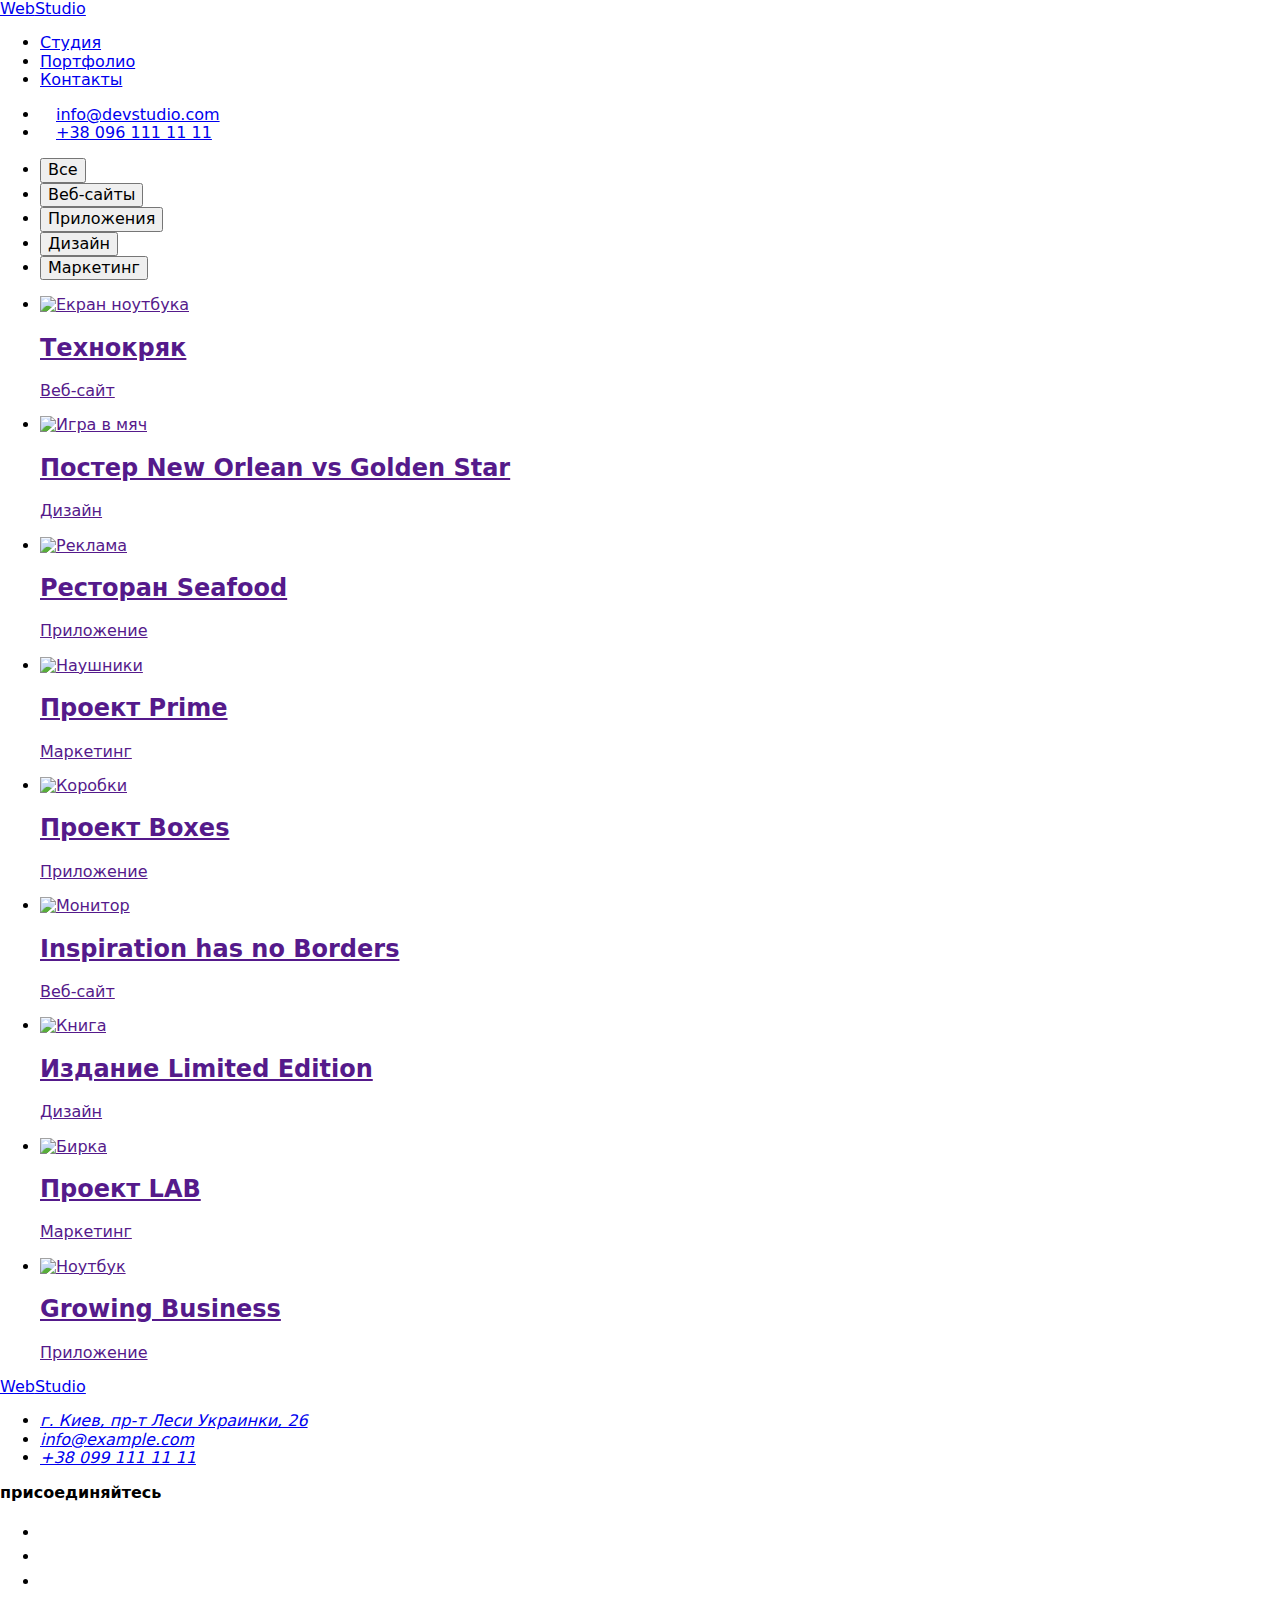
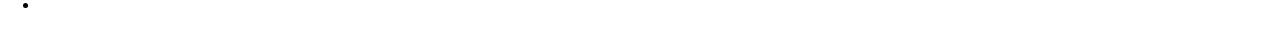
==== portfolio.html @ 39ee857d "Add files via upload" ====
<!DOCTYPE html>
<html lang="ru">

<head>
    <meta charset="UTF-8">
    <meta http-equiv="X-UA-Compatible" content="IE=edge">
    <meta name="viewport" content="width=device-width, initial-scale=1.0">
    <title>GOIT-MARKUP-HW-03</title>
    <!--Шрифти-->
    <link rel="preconnect" href="https://fonts.googleapis.com">
    <link rel="preconnect" href="https://fonts.gstatic.com" crossorigin>
    <link href="https://fonts.googleapis.com/css2?family=Raleway:wght@700&family=Roboto:wght@400;500;700;900&display=swap"
        rel="stylesheet">
    <!--normalize styles start-->
    <link rel="stylesheet" href="https://cdn.jsdelivr.net/npm/modern-normalize@1.1.0/modern-normalize.min.css">
    <!--normalize styles end-->
    <!--Стили файла index.html-->
    <link rel="stylesheet" href="./CSS/styles.css">

</head>

<body>
    <header class="header">
        <div class="container top">
            <nav class="navilist">
                <a class="logo" href="index.html"><span>Web</span>Studio</a>
                <ul class="list-a">
                    <li class="list"><a class="current header-link" href="index.html">Студия</a></li>
                    <li class="list"><a class="header-link" href="portfolio.html">Портфолио</a></li>
                    <li class="list"><a class="header-link" href="contakt">Контакты</a></li>
                </ul>
            </nav>
            <ul class="nav">
                <li class="list-contact list"><a class="contact-link" href="mailto:info@devstudio.com"><svg class="icon"
                            width="16" height="12">
                            <use href="./imeges/icons.svg#icon-emeill"></use>
                        </svg>info@devstudio.com</a>
                </li>
                <li class="list-contact list"><a class="contact-link" href="tel:+380961111111"><svg class="icon" width="16"
                            height="12">
                            <use href="./imeges/icons.svg#icon-phone"></use>
                        </svg>+38 096 111 11 11</a>
                </li>
            </ul>
    
        </div>
    </header>
    <main>
        <section class="section">
            <div class="container">
            <h1 class="portfolio-list" hidden>Портфолио</h1>
            <ul class="group">
                <li>
                    <button class="portfolio-button text" type="button">Все</button>
                </li>
                <li>
                    <button class="button-list" type="button">Веб-сайты</button>
                </li>
                <li>
                    <button class="button-list-a" type="button">Приложения</button>
                </li>
                <li>
                    <button class="button-list-b" type="button">Дизайн</button>
                </li>
                <li>
                    <button class="button-list-c" type="button">Маркетинг</button>
                </li>
            </ul>

        <ul class="portfolio-projekt card-set">
                <li class="team-it card-set-items">
                    <a class="picture" href=""><img src="./imeges/imeges1/proekt1.jpg" alt="Екран ноутбука" width="370" height="294">
                    <div class="team-card">
                        <h2 class="portfolio-title">Технокряк</h2>
                        <p class="teksting">Веб-сайт</p>
                    </div>
                    </a>
                </li>
                <li class="team-it card-set-items">
                    <a class="picture" href="">
                        <img src="./imeges/imeges1/proekt2.jpg" alt="Игра в мяч" width="370" height="294">
                    <div class="team-card">
                        <h2 class="portfolio-title" lang="en">Постер New Orlean vs Golden Star</h2>
                        <p class="teksting">Дизайн</p>
                    </div>
                    </a>
                </li>
                <li class="team-it card-set-items">
                    <a class="picture" href="">
                        <img src="./imeges/imeges1/proekt3.jpg" alt="Реклама" width="370" height="294">
                    <div class="team-card">
                        <h2 class="portfolio-title" lang="en">Ресторан Seafood</h2>
                        <p class="teksting">Приложение</p>
                    </div>
                    </a>
                </li>
                <li class="team-it card-set-items">
                    <a class="picture" href="">
                        <img src="./imeges/imeges1/proekt4.jpg" alt="Наушники" width="370" height="294">
                    <div class="team-card">
                        <h2 class="portfolio-title" lang="en">Проект Prime</h2>
                        <p class="teksting">Маркетинг</p>
                    </div>
                    </a>
                </li>
                <li class="team-it card-set-items">
                    <a class="picture" href="">
                        <img src="./imeges/imeges1/proekt5.jpg" alt="Коробки" width="370" height="294">
                    <div class="team-card">
                        <h2 class="portfolio-title" lang="en">Проект Boxes</h2>
                        <p class="teksting">Приложение</p>
                    </div>
                    </a>
                </li>
                <li class="team-it card-set-items">
                    <a class="picture" href="">
                        <img src="./imeges/imeges1/proekt6.jpg" alt="Монитор" width="370" height="294">
                    <div class="team-card">
                        <h2 class="portfolio-title" lang="en">Inspiration has no Borders</h2>
                        <p class="teksting">Веб-сайт</p>
                    </div>
                    </a>
                </li>
                <li class="team-it card-set-items">
                    <a class="picture" href="">
                        <img src="./imeges/imeges1/proekt7.jpg" alt="Книга" width="370" height="294">
                    <div class="team-card">
                        <h2 class="portfolio-title" lang="en">Издание Limited Edition</h2>
                        <p class="teksting">Дизайн</p>
                    </div>
                    </a>
                </li>
                <li class="team-it card-set-items">
                    <a class="picture" href=""><img src="./imeges/imeges1/proekt8.jpg" alt="Бирка" width="370" height="294">
                    <div class="team-card">
                        <h2 class="portfolio-title" lang="en">Проект LAB</h2>
                        <p class="teksting">Маркетинг</p>
                    </div>
                    </a>
                </li>
                <li class="team-it card-set-items">
                    <a class="picture" href="">
                        <img src="./imeges/imeges1/proekt9.jpg" alt="Ноутбук" width="370" height="294">
                    <div class="team-card">
                        <h2 class="portfolio-title" lang="en">Growing Business</h2>
                        <p class="teksting">Приложение</p>
                    </div>
                    </a>
                </li>
            </ul>
        </div>
        </section>
        
    </main>
    <!--Секция Footer-->
    <footer class="footer">
        <div class="container line">
            <div class="fot">
                <a class="footer-logo" href="index.html"><span>Web</span>Studio</a>
    
                <address class="foott">
                    <ul>
                        <li class="addres"><a class="footer-addres foot" href="https://goo.gl/maps/piqngm7oDQpEDh6u6"
                                target="_blank" rel="noopener nofollow noreferrer">г. Киев, пр-т Леси Украинки, 26</a></li>
                        <li class="addres">
                            <a class="contakt-link foot" href="mailto:info@example.com">info@example.com</a>
                        </li>
                        <li class="addres">
                            <a class="contakt-link foot" href="tel:+380991111111">+38 099 111 11 11</a>
                        </li>
                    </ul>
                </address>
            </div>
            <div class="fotter">
                <strong class="footer-media">присоединяйтесь</strong>
                <ul class="media">
                    <li class="media-list">
                        <a class="footer-sicial" href="" target="_blank" rel="noopener noreferrer" aria-label="instagram">
                            <svg class="footer-media-icon" width="20" height="20">
                                <use href="./imeges/icons.svg#icon-instagram"></use>
                            </svg>
                        </a>
                    </li>
                    <li class="media-list">
                        <a class="footer-sicial" href="" target="_blank" rel="noopener noreferrer" aria-label="twitter">
                            <svg class="footer-media-icon" width="20" height="20">
                                <use href="./imeges/icons.svg#icon-twitter"></use>
                            </svg>
                        </a>
                    </li>
                    <li class="media-list">
                        <a class="footer-sicial" href="" target="_blank" rel="noopener noreferrer" aria-label="facebook">
                            <svg class="footer-media-icon" width="20" height="20">
                                <use href="./imeges/icons.svg#icon-facebook"></use>
                            </svg>
                        </a>
                    </li>
                    <li class="media-list">
                        <a class="footer-sicial" href="" target="_blank" rel="noopener noreferrer" aria-label="linkedin">
                            <svg class="footer-media-icon" width="20" height="20">
                                <use href="./imeges/icons.svg#icon-linkedin"></use>
                            </svg>
                        </a>
                    </li>
                </ul>
            </div>
        </div>
    </footer>
</body>

</html>
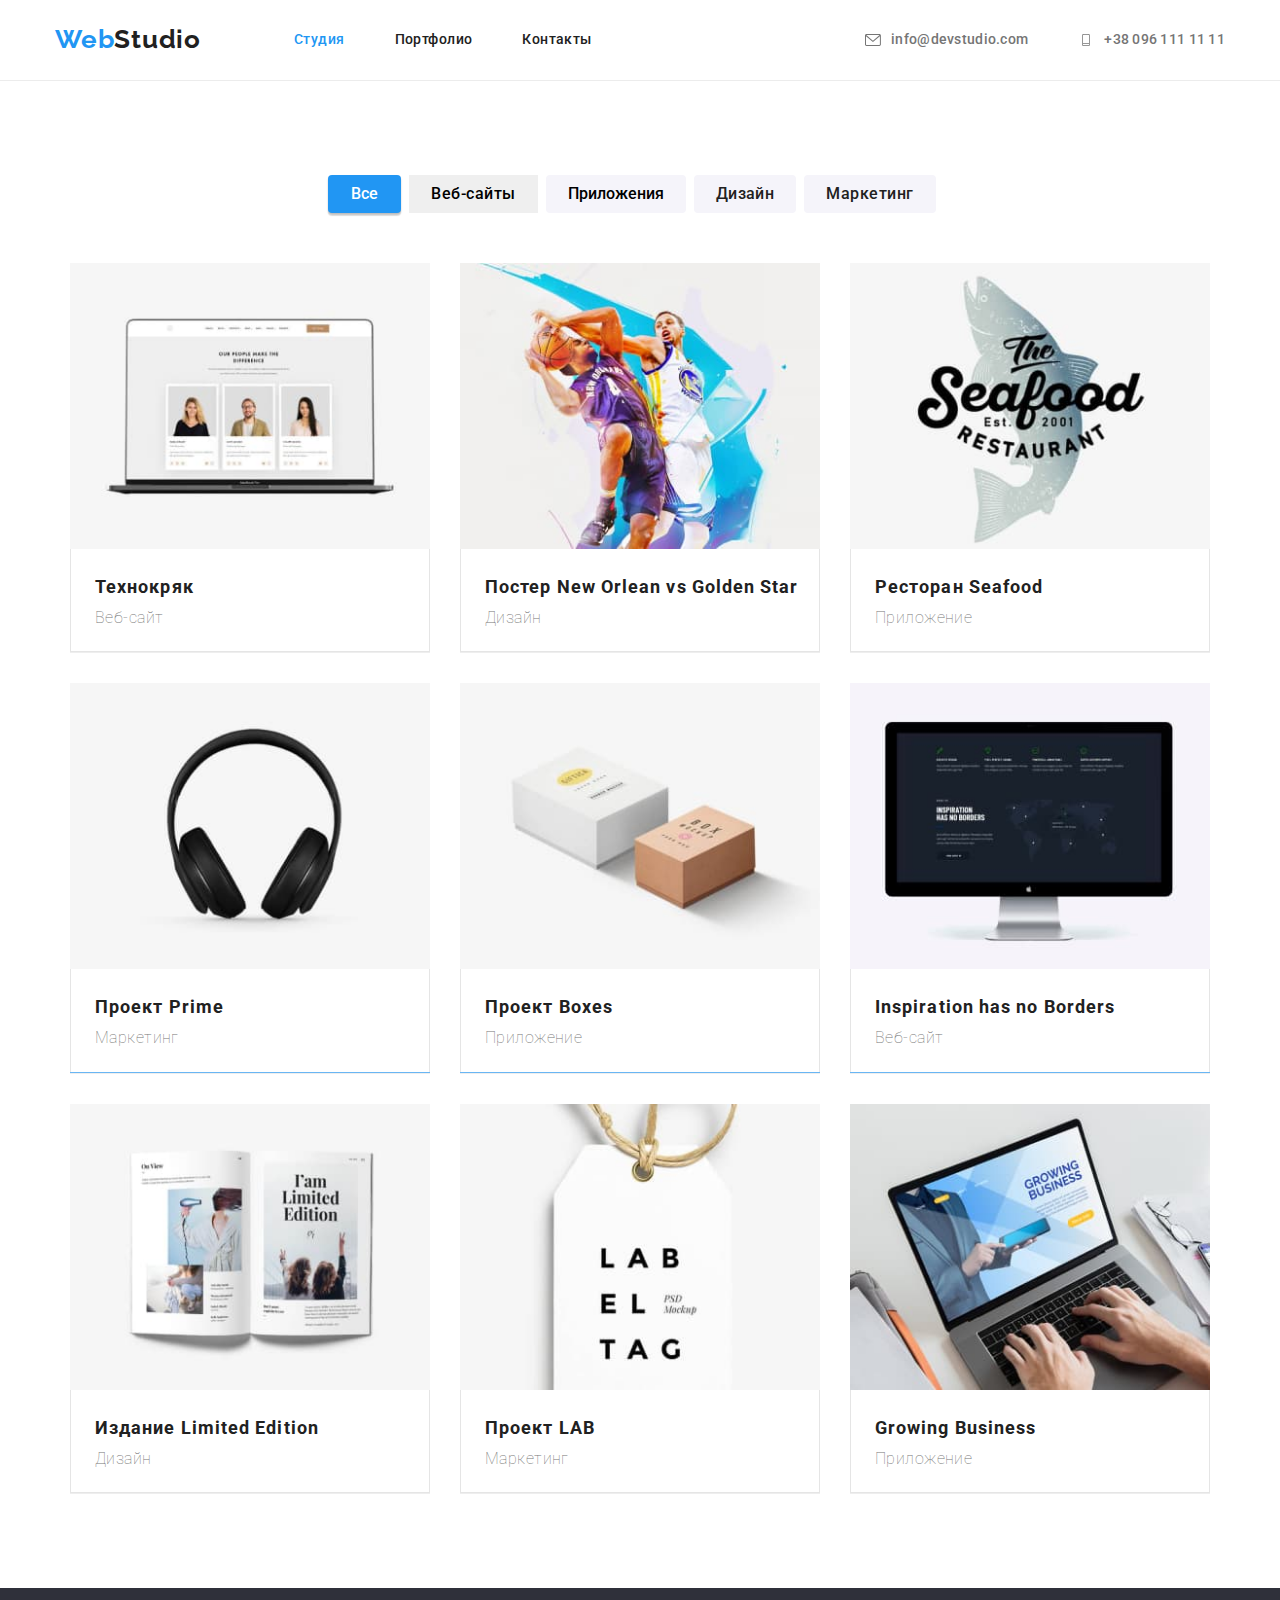
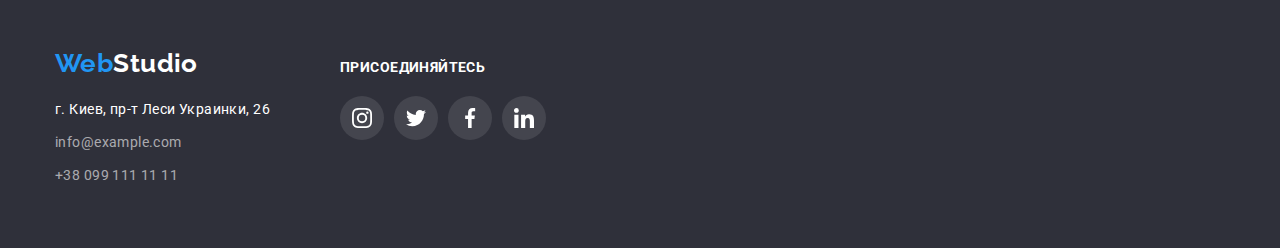
==== commit dc148632: "работа" ====
--- a/portfolio.html
+++ b/portfolio.html
@@ -69,8 +69,14 @@
 
         <ul class="portfolio-projekt card-set">
                 <li class="team-it card-set-items">
+                    
                     <a class="picture" href=""><img src="./imeges/imeges1/proekt1.jpg" alt="Екран ноутбука" width="370" height="294">
-                    <div class="team-card">
+                    <div class="portfolio-overlay">
+                        <p class="portfolio-desc">Ресурс предлагает комплексные предложения с разным уровнем функционала и сервисов. Все это позволит посетителю получить
+                        исчерпывающие сведения о компании или частном лице.</p>
+                    
+                    </div>
+                        <div class="team-card">
                         <h2 class="portfolio-title">Технокряк</h2>
                         <p class="teksting">Веб-сайт</p>
                     </div>
@@ -79,6 +85,12 @@
                 <li class="team-it card-set-items">
                     <a class="picture" href="">
                         <img src="./imeges/imeges1/proekt2.jpg" alt="Игра в мяч" width="370" height="294">
+                        <div class="portfolio-overlay">
+                            <p class="portfolio-desc">Ресурс предлагает комплексные предложения с разным уровнем функционала и сервисов. Все это
+                                позволит посетителю получить
+                                исчерпывающие сведения о компании или частном лице.</p>
+                        
+                        </div>
                     <div class="team-card">
                         <h2 class="portfolio-title" lang="en">Постер New Orlean vs Golden Star</h2>
                         <p class="teksting">Дизайн</p>
@@ -88,6 +100,12 @@
                 <li class="team-it card-set-items">
                     <a class="picture" href="">
                         <img src="./imeges/imeges1/proekt3.jpg" alt="Реклама" width="370" height="294">
+                        <div class="portfolio-overlay">
+                            <p class="portfolio-desc">Ресурс предлагает комплексные предложения с разным уровнем функционала и сервисов. Все это
+                                позволит посетителю получить
+                                исчерпывающие сведения о компании или частном лице.</p>
+                        
+                        </div>
                     <div class="team-card">
                         <h2 class="portfolio-title" lang="en">Ресторан Seafood</h2>
                         <p class="teksting">Приложение</p>
@@ -97,6 +115,12 @@
                 <li class="team-it card-set-items">
                     <a class="picture" href="">
                         <img src="./imeges/imeges1/proekt4.jpg" alt="Наушники" width="370" height="294">
+                        <div class="portfolio-overlay">
+                            <p class="portfolio-desc">Ресурс предлагает комплексные предложения с разным уровнем функционала и сервисов. Все это
+                                позволит посетителю получить
+                                исчерпывающие сведения о компании или частном лице.</p>
+                        
+                        </div>
                     <div class="team-card">
                         <h2 class="portfolio-title" lang="en">Проект Prime</h2>
                         <p class="teksting">Маркетинг</p>
@@ -106,6 +130,12 @@
                 <li class="team-it card-set-items">
                     <a class="picture" href="">
                         <img src="./imeges/imeges1/proekt5.jpg" alt="Коробки" width="370" height="294">
+                        <div class="portfolio-overlay">
+                            <p class="portfolio-desc">Ресурс предлагает комплексные предложения с разным уровнем функционала и сервисов. Все это
+                                позволит посетителю получить
+                                исчерпывающие сведения о компании или частном лице.</p>
+                        
+                        </div>
                     <div class="team-card">
                         <h2 class="portfolio-title" lang="en">Проект Boxes</h2>
                         <p class="teksting">Приложение</p>
@@ -115,6 +145,12 @@
                 <li class="team-it card-set-items">
                     <a class="picture" href="">
                         <img src="./imeges/imeges1/proekt6.jpg" alt="Монитор" width="370" height="294">
+                        <div class="portfolio-overlay">
+                            <p class="portfolio-desc">Ресурс предлагает комплексные предложения с разным уровнем функционала и сервисов. Все это
+                                позволит посетителю получить
+                                исчерпывающие сведения о компании или частном лице.</p>
+                        
+                        </div>
                     <div class="team-card">
                         <h2 class="portfolio-title" lang="en">Inspiration has no Borders</h2>
                         <p class="teksting">Веб-сайт</p>
@@ -124,6 +160,12 @@
                 <li class="team-it card-set-items">
                     <a class="picture" href="">
                         <img src="./imeges/imeges1/proekt7.jpg" alt="Книга" width="370" height="294">
+                        <div class="portfolio-overlay">
+                            <p class="portfolio-desc">Ресурс предлагает комплексные предложения с разным уровнем функционала и сервисов. Все это
+                                позволит посетителю получить
+                                исчерпывающие сведения о компании или частном лице.</p>
+                        
+                        </div>
                     <div class="team-card">
                         <h2 class="portfolio-title" lang="en">Издание Limited Edition</h2>
                         <p class="teksting">Дизайн</p>
@@ -131,7 +173,14 @@
                     </a>
                 </li>
                 <li class="team-it card-set-items">
-                    <a class="picture" href=""><img src="./imeges/imeges1/proekt8.jpg" alt="Бирка" width="370" height="294">
+                    <a class="picture" href="">
+                        <img src="./imeges/imeges1/proekt8.jpg" alt="Бирка" width="370" height="294">
+                        <div class="portfolio-overlay">
+                            <p class="portfolio-desc">Ресурс предлагает комплексные предложения с разным уровнем функционала и сервисов. Все это
+                                позволит посетителю получить
+                                исчерпывающие сведения о компании или частном лице.</p>
+                        
+                        </div>
                     <div class="team-card">
                         <h2 class="portfolio-title" lang="en">Проект LAB</h2>
                         <p class="teksting">Маркетинг</p>
@@ -141,6 +190,12 @@
                 <li class="team-it card-set-items">
                     <a class="picture" href="">
                         <img src="./imeges/imeges1/proekt9.jpg" alt="Ноутбук" width="370" height="294">
+                        <div class="portfolio-overlay">
+                            <p class="portfolio-desc">Ресурс предлагает комплексные предложения с разным уровнем функционала и сервисов. Все это
+                                позволит посетителю получить
+                                исчерпывающие сведения о компании или частном лице.</p>
+                        
+                        </div>
                     <div class="team-card">
                         <h2 class="portfolio-title" lang="en">Growing Business</h2>
                         <p class="teksting">Приложение</p>
--- a/CSS/styles.css
+++ b/CSS/styles.css
@@ -0,0 +1,991 @@
+*,
+*::before,
+*::after {
+box-sizing: border-box;
+}
+
+:root {
+    --black-text: #212121;
+    --grey-text: #757575;
+    --grey-bg: #F5F4FA;
+    --white: #ffffff;
+    --blue: #2196f3;
+    --bluedark: #188CE8;
+    --black-bg: #2F303A;
+    --crem: #EEEEEE;
+    --crem-grey: #E5E5E5;
+    --grey: #ECECEC;
+    --grey-blue: #AFB1B8;
+    --items:3;
+    --indent:30px;
+    --anim-fast:250ms;
+    --cubik:cubik-bezier (0.4, 0, 0.2, 1);
+}
+
+body {
+    background-color: var(--white);
+    font-family: 'Roboto', sans-serif;
+    font-size: 14px;
+    color: var(--grey-text);
+    line-height: 1.14;
+    letter-spacing: 0.03em;
+
+}
+h1,
+h2,
+h3,
+h4,
+p{
+    margin: 0px;
+
+}
+ul{
+    list-style: none;
+    padding-left: 0;
+    margin: 0;
+}
+
+span {
+    color: var(--blue);
+}
+
+ul {
+    list-style-type: none;
+    margin: 0px;
+    padding: 0px;
+}
+
+img{
+    display: block;
+    max-width: 100%;
+    height: auto;
+}
+a {
+    text-decoration: none;
+} 
+address{
+    font-style: normal;
+        /* or */
+    font-style: inherit;
+}
+
+
+.container{
+width: 1200px;
+padding-left: 15px;
+padding-right: 15px;
+
+margin-left: auto;
+margin-right: auto;
+}
+
+
+.header-block {
+max-width: 1600px;
+padding-top: 200px;
+padding-bottom: 200px;
+color: var(--white);
+
+}
+.header{
+display: flex;
+display: inline-block;
+border-bottom: 1px solid var(--grey);
+
+}
+
+.backdrop{
+    /* position: fixed; */
+    /* top: 0;
+    left: 0; */
+    width: 100%;
+    height: 100%;
+    background-color: var(--white);
+    /* background-color: rgba(255, 255, 255, 0.1); */
+    opacity: 1;
+    visibility: visible;
+    
+}
+.backdrop.is-hidden{
+    visibility: hidden;
+    opacity: 0;
+    pointer-events: none;
+}
+.backdrop.is-hidden .modal {
+    transform: translate(-50%, -50%) scale(0.7);
+}
+.modal{
+    width: 528px;
+    height: 581px; ;
+}
+.icon-close{
+
+    top: 235;
+    left: 1032;
+}
+.picture{
+    position: relative;
+    overflow: hidden;
+
+}
+.team-it:hover .portfolio-overlay{
+transform: translateY(0);
+}
+
+.portfolio-overlay{
+    padding: 15px;
+    backdrop-filter: blur(3px);
+    background-color:rgba(33, 150, 243, 0.9); ;
+    display: flex;
+    align-items: center;
+    justify-content: center;
+    position: absolute;
+    top: 0;
+    left: 0;
+    width: 100%;
+    height: 100%; 
+transition: transform var(--anim-fast);
+
+    transform: translateY(100%);
+
+
+}
+.portfolio-desc{
+    /* position: absolute; */
+    font-family: "Roboto";
+    font-style: normal;
+    font-weight: 400;
+    font-size: 18px;
+    line-height: 1.55;
+    letter-spacing: 0.03em;
+    color: var(--white);
+    margin-left: 24px;
+    margin-right: 24px;
+    
+}
+
+
+
+
+/* img overliay */
+.overliay{
+    max-width: 1600px;
+    height: 600px;
+    margin-left: auto;
+    margin-right: auto;
+
+    
+    background-repeat: no-repeat;
+    background-position: center;
+    background-size: cover; 
+    background-image: linear-gradient(to right, rgba(55, 56, 68, 0.4), rgba(55, 56, 68, 0.4)
+    ), url(../imeges/fon/Img.jpg);
+box-shadow: 0px 4px 4px rgba(0, 0, 0, 0.25);
+
+}
+.box{
+    
+
+background-color: var(--black-bg);
+}
+    
+
+/** Styles icons */
+
+
+
+.feature{
+    display: flex;
+    justify-content: center;
+    align-items: center;
+    margin-bottom: 30px;
+    border-radius: 4px ;
+width: 270px;
+height: 120px;
+background-color: var(--grey-bg);
+}
+
+
+.icon{
+    margin-right: 10px;
+    align-items: center;
+}
+
+.contact-link:hover,
+.contact-link:focus{
+    color: var(--blue);
+}
+
+
+.icon{
+    fill: currentColor;
+}
+
+
+
+
+.media{
+    display: flex;
+    justify-content: center;
+}
+.media-list{
+    margin-right: 10px;
+}
+.sicial-media-linc:hover .sicial-media-icon,
+.sicial-media-linc:focus .sicial-media-icon{
+fill: var(--white);
+}
+
+.sicial-media-linc:hover,
+.sicial-media-linc:focus{
+    fill: var(--white);
+}
+.sicial-media-icon{
+    fill: currentColor;
+}
+
+
+
+.sicial-media-linc{
+    display: flex;
+    align-items: center;
+    justify-content: center;
+    width: 44px;
+    height: 44px;
+    color: var(--grey-blue);
+    border-radius: 50%;
+
+    /* transition-property: color;
+    transition-duration: var(--anim-fast);
+    transition-timing-function: ease-in-out; */
+    
+transition: color,background-color, 250ms, ease-in-out;
+
+}
+.sicial-media-linc:hover,
+.sicial-media-linc:focus{
+    background-color: var(--blue);
+}
+.client-list{
+    transition: color, border-color, 250ms, ease-in-out;
+
+    box-sizing: border-box;
+    border: 1px solid var(--grey-blue);
+    color: var(--grey-blue);
+    border-radius: 4px;
+}
+
+.client-icon{
+    display: flex;
+    justify-content: center;
+    align-items: center;
+fill: var(--grey-blue);
+}
+.client{
+    width: 100%;
+    height: 100%;
+}
+
+
+.client-icon{
+    fill: currentColor;
+}
+.client-list:hover,
+.client-list:focus{
+    color: var(--blue);
+    border-color: var(--blue);
+}
+
+
+.client-items{
+    display: flex;
+margin-top: 50px;
+} 
+.client{
+width: 170px;
+    height: 92px;
+    fill: var(--grey-blue);
+}
+.client:not(:last-child){
+    margin-right: 30px;
+}
+.client-list{
+    width: 100%;
+    height: 100%;
+    display: flex;
+    background-color: var(--white);
+    justify-content: center;
+    align-items: center;
+
+    transition: color, border-color, 250ms, ease-in-out;
+}
+
+
+
+.footer-media{
+    font-family: "Roboto";
+    font-style: normal;
+    font-weight: 700;
+    font-size: 14px;
+    line-height: 1.14;
+    letter-spacing: 0.03em;
+    text-transform: uppercase;
+    color: var(--white);
+}
+.footer-media{
+    display: flex;
+    margin-bottom: 20px;
+
+}
+
+.footer-media-icon{
+    fill: var(--white);
+
+    transition: color, 250ms, ease-in-out;
+    
+}
+.footer-sicial{
+    display: flex;
+        align-items: center;
+        justify-content: center;
+        color: var(--white);
+        border-radius: 50%;
+        width: 44px;
+        height: 44px;
+        background-color: rgba(255, 255, 255, 0.1);
+
+        transition: color, background-color, 250ms, ease-in-out;
+}
+.footer-sicial:hover,
+.footer-sicial:focus{
+    background-color: var(--blue);
+}
+
+.footer-sicial:hover,
+.footer-sicial:focus{
+    fill: currentColor;
+}
+.footer-sicial:hover .footer-media-icon,
+.footer-sicial:focus .footer-media-icon{
+    fill: var(--white);
+
+}
+/* posishion */
+
+.about-a{
+    position: relative;
+}
+.label{
+    display: flex;
+    justify-content: center;
+    align-items: center;
+    position: absolute;
+width: 370px; ;
+height: 70px;
+    background: rgba(47, 48, 58, 0.8);
+}
+.meta{
+    font-family: "Roboto";
+    font-weight: 700;
+    font-size: 14px;
+line-height: 1.14;
+text-align: center;
+letter-spacing: 0.03em;
+text-transform: uppercase;
+color: var(--white);
+}
+
+.fotter{
+    margin-left: 70px;
+}
+
+.line{
+    display: flex;
+    align-items: baseline;
+}
+
+
+.top{
+    display: inline-flex;
+    justify-content: space-between;
+}
+.navilist{
+display: flex;
+    align-items: center;
+}
+
+.nav{
+display: flex;
+align-items: center; 
+}
+
+.list-a{
+    display: flex;
+    
+}
+
+
+.ul{
+
+margin-right: 50px;
+}
+.list{
+    
+    align-items: center;
+        margin-right: 50px;
+}
+
+.list:last-child{
+    margin-right: 0px;
+}
+.header-link:hover,
+.header-link:focus {
+    color: var(--blue)
+}
+
+.logo {
+    font-family: 'Raleway';
+    font-style: normal;
+    font-weight: 700;
+    font-size: 26px;
+    line-height: 1.2;
+    letter-spacing: 0.03em;
+    color: var(--black-text);
+    
+    margin-right: 93px;
+}
+.header-link{
+    display:inline-block;
+    align-items: center;
+    color: var(--black-text);
+
+    transition: color, 250ms, ease-in-out;
+}
+
+.header-link:last-child {
+    
+    margin-right: 0px;
+}
+
+.contact-link {
+    
+    font-family: Roboto;
+    font-style: normal;
+    font-weight: 500;
+    font-size: 14px;
+    line-height: 1.14;
+    letter-spacing: 0.02em;
+    display: flex;
+    align-items: center;
+    /* info@devstudio.com */
+    color: var(--grey-text);
+
+    transition: color, 250ms, ease-in-out;
+}
+
+.contact-link:hover,
+.contact-link:focus {
+    color: var(--blue);
+
+}
+
+.portfolio-button:hover,
+.portfolio-button:focus {
+    color: var(--white);
+    background-color: var(--bluedark);
+    box-shadow: 0px 1px 3px rgba(0, 0, 0, 0.12), 0px 1px 1px rgba(0, 0, 0, 0.14), 0px 2px 1px rgba(0, 0, 0, 0.2);
+        border-radius: 0px 0px 4px 4px;
+}
+
+
+.button-list:hover,
+.button-list:focus {
+    color: var(--white);
+    background-color: var(--blue);
+    box-shadow: 0px 1px 3px rgba(0, 0, 0, 0.12), 0px 1px 1px rgba(0, 0, 0, 0.14), 0px 2px 1px rgba(0, 0, 0, 0.2);
+        border-radius: 0px 0px 4px 4px;
+
+}
+
+.button-list-a:hover,
+.button-list-a:focus {
+    color: var(--white);
+    background-color: var(--blue);
+    box-shadow: 0px 1px 3px rgba(0, 0, 0, 0.12), 0px 1px 1px rgba(0, 0, 0, 0.14), 0px 2px 1px rgba(0, 0, 0, 0.2);
+        border-radius: 0px 0px 4px 4px;
+}
+
+.button-list-b:hover,
+.button-list-b:focus {
+    color: var(--white);
+    background-color: var(--blue);
+    box-shadow: 0px 1px 3px rgba(0, 0, 0, 0.12), 0px 1px 1px rgba(0, 0, 0, 0.14), 0px 2px 1px rgba(0, 0, 0, 0.2);
+        border-radius: 0px 0px 4px 4px;
+}
+
+.button-list-c:hover,
+.button-list-c:focus {
+    color: var(--white);
+    background-color: var(--blue);
+box-shadow: 0px 1px 3px rgba(0, 0, 0, 0.12), 0px 1px 1px rgba(0, 0, 0, 0.14), 0px 2px 1px rgba(0, 0, 0, 0.2);
+    border-radius: 0px 0px 4px 4px;
+}
+
+.header-link:hover,
+.header-link:focus {
+    color: var(--blue);
+}
+
+.current,
+.curent:hover,
+.curent:focus {
+    color: var(--black-text);
+    color: var(--blue);
+
+}
+
+.header {
+    padding-top: 24px;
+    padding-bottom: 25px;
+    
+    display: flex;
+    align-items: center;
+    font-weight: 500;
+
+}
+
+
+.section{
+    padding-top: 94px;
+    padding-bottom: 94px;
+}
+.block {
+
+    font-family: "Roboto";
+    font-style: normal;
+    text-align: center;
+    font-weight: 900;
+    font-size: 44px;
+    line-height: 1.36;
+    text-transform: uppercase;
+    letter-spacing: 0.06em;
+
+    width: 696px;
+    
+    margin: 0px auto;
+
+}
+
+
+.portfolio-list {
+    font-family: "Roboto";
+    position: absolute;
+    font-style: normal;
+    font-weight: 900;
+    font-size: 44px;
+    line-height: 1.36;
+    text-align: center;
+    letter-spacing: 0.06em;
+    text-transform: uppercase;
+}
+
+.portfolio-title {
+    font-family: "Roboto";
+    font-style: normal;
+    font-weight: 700;
+    font-size: 18px;
+    line-height: 2;
+    
+    margin-bottom: 4px;
+    letter-spacing: 0.06em;
+    color: var(--black-text);
+}
+
+.teksting {
+    font-size: 16px;
+    font-weight: 1.87;
+    color: var(--grey-text);
+    
+}
+
+.title-list{
+    display: inline-block;
+width: 270px;
+
+margin-right: 30px;
+}
+.title-list:last-child{
+    margin-right: 0px;
+}
+
+.about-text{
+display: flex;
+align-content: stretch;
+justify-content: space-evenly;
+
+}
+
+.innert{
+    padding-top: 0;
+}
+.title {
+    font-family: "Roboto";
+    font-weight: 500;
+    text-align: center;
+    margin-bottom: 10px;
+    font-size: 16px;
+    line-height: 1.18;
+    letter-spacing: 0.03em;
+    color: var(--black-text);
+}
+
+.title-title {
+    font-size: 16px;
+    line-height: 1.18;
+    text-align: center;
+    margin-bottom: 16px;
+}
+
+.header-button {
+    display: block;
+    margin-left: auto;
+    margin-right: auto;
+    display: flex;
+    align-items: center;
+    width: 200px;
+    height: 50px;
+    justify-content: center;
+    margin-top: 30px;
+
+    text-align: center;
+    font-family: "Roboto";
+    font-style: normal;
+    font-weight: 700;
+    font-size: 16px;
+    line-height: 1.88;
+    border-radius: 4px;
+    border: 0px;
+    letter-spacing: 0.06em;
+    background-color: var(--blue);
+    color: var(--white);
+
+transition: color, background-color, 250ms, ease-in-out;
+}
+
+.portfolio-button {
+    width: 73px;
+    height: 38px;
+    left: 495px;
+    margin-right: 8px;
+    background-color: var(--blue);
+    box-shadow: 0px 3px 1px rgba(0, 0, 0, 0.1), 0px 1px 2px rgba(0, 0, 0, 0.08), 0px 2px 2px rgba(0, 0, 0, 0.12);
+    border-radius: 4px;
+    border: 0px;
+    font-family: "Roboto";
+    font-style: normal;
+    font-weight: 500;
+    font-size: 16px;
+    line-height: 1.6;
+    color: var(--white);
+
+    transition: color, 250ms, ease-in-out;
+}
+
+
+.about-a{
+    
+    display: flex;
+    justify-content: space-between;
+    
+}
+.label{
+    overflow-x: visible;
+    bottom: 0;
+}
+
+
+
+.about-a:nth-child(-n+3) {
+    
+    margin-right: 0;
+}
+
+.about {
+    
+    font-family: "Roboto";
+    font-style: normal;
+    font-weight: 700;
+    font-size: 36px;
+    line-height: 1.16;
+    color: var(--black-text);
+margin-bottom: 50px;
+
+}
+
+.about-title {
+    color: var(--black-text);
+    text-transform: uppercase;
+    font-size: 14px;
+    line-height: 1.7;
+    font-weight: 700;
+    margin-bottom: 10px;
+}
+
+.about-list {
+    font-family: "Roboto";
+    font-style: normal;
+    font-weight: 400;
+    line-height: 1.7;
+    margin: 0px;
+}
+.group{
+    display: flex;
+    justify-content: center;
+    align-items: center;
+    margin-right: 8px;
+margin-bottom: 50px;
+
+}
+
+.text{
+    color: var(--white);
+}
+
+.button-list {
+    font-family: Roboto;
+    font-style: normal;
+    font-size: 16px;
+    font-weight: 500;
+    line-height: 1.6;
+    letter-spacing: 0.03em;
+    border: 0px;
+    padding: 6px 22px;
+margin-right: 8px;
+transition: color, background-color, box-shadow, border-radius, 250ms, ease-in-out;
+}
+
+.button-list-a {
+
+    border-radius: 4px;
+    font-family: "Roboto";
+    font-style: normal;
+    font-weight: 500;
+    font-size: 16px;
+    line-height: 1.6;
+    border: 0px;
+    padding: 6px 22px;
+    margin-right: 8px;
+    background: var(--grey-bg);
+
+    transition: color, background-color, box-shadow, border-radius, 250ms, ease-in-out;
+}
+
+.button-list-b {
+
+    border-radius: 4px;
+    background: var(--grey-bg);
+    border: 0px;
+    font-family: "Roboto";
+    font-style: normal;
+    font-weight: 500;
+    font-size: 16px;
+    line-height: 1.6;
+    letter-spacing: 0.03em;
+    color: var(--black-text);
+    padding: 6px 22px;
+    margin-right: 8px;
+
+    transition: color, background-color, box-shadow, border-radius, 250ms, ease-in-out;
+}
+
+.button-list-c {
+
+    border-radius: 4px;
+    background: var(--grey-bg);
+    border-radius: 4px;
+    border: 0px;
+    padding: 6px 22px;
+    margin-right: 8px;
+    font-family: "Roboto";
+    font-style: normal;
+    font-weight: 500;
+    font-size: 16px;
+    line-height: 1.6;
+    letter-spacing: 0.03em;
+    color: var(--black-text);
+
+    transition: color, background-color, box-shadow, border-radius, 250ms, ease-in-out;
+}
+
+
+.portfolio-button:hover,
+.portfolio-button:focus {
+    background-color: var(--blue);
+    color: var(--white);
+}
+
+
+.header-button:hover,
+.header-button:focus {
+    background-color: var(--bluedark);
+
+}
+.team-card{ 
+    padding-top: 20px;  
+    padding-left: 24px;
+    padding-bottom: 24px;
+    border-left: 1px solid var(--crem-grey);
+    border-right: 1px solid var(--crem-grey);
+    border-bottom: 1px solid var(--crem-grey);
+}
+.picture{
+    background: var(--white);
+    border-bottom: 1px solid var(--crem);
+    
+    transition: color, background, box-shadow, 250ms, ease-in-out;
+}
+.picture:hover,
+.picture:focus{
+    
+    box-shadow: 0px 1px 1px rgba(0, 0, 0, 0.12), 0px 4px 4px rgba(0, 0, 0, 0.06), 1px 4px 6px rgba(0, 0, 0, 0.16);
+}
+
+.picture{
+    display: block;
+    
+}
+
+
+
+.card-set{
+    display: flex;
+    flex-wrap: wrap;
+    justify-content: center;
+    margin: calc( - 1 * var(--indent) / 2);
+}
+.card-set-items{
+    flex-basis:calc((100% - var(--indent) * var(--items)) / var(--items)) ;
+    margin: calc(var(--indent) / 2);
+}
+.card-set-items:nth-child(-n+3){
+    margin-top: 0;
+}
+.card-set-items:nth-child(3n){
+    margin-right: 0;
+    
+}
+.card-set-items:nth-child(3n + 1){
+    margin-left: 0; 
+}
+
+.card-set-items:nth-child(n + 6){
+    margin-bottom: 0;
+}
+.filter{
+    margin-bottom: 20px;
+}
+
+.team-itt{
+
+display: inline-block;
+margin-right: 30px;
+
+background-color: var(--white);
+
+box-shadow: 0px 1px 3px rgba(0, 0, 0, 0.12), 0px 1px 1px rgba(0, 0, 0, 0.14), 0px 2px 1px rgba(0, 0, 0, 0.2);
+border-radius: 0px 0px 4px 4px;
+
+}
+
+.team-itt:last-child{
+    margin-right: 0px;
+}
+
+.card{
+    display: flex;
+    justify-content: center;
+}
+.card:nth-child(-n+4) {
+    
+    margin-right: 0px
+}
+.section.comanda{
+    background-color: var(--grey-bg);
+}
+
+.about{
+    text-align: center;
+    
+} 
+
+.team-cardi:nth-child(-n+4) {
+    margin-left: 0;
+}
+
+.team-cardi{
+        padding-top: 30px;
+        padding-bottom: 30px;
+        
+
+    border-radius: 0px 0px 4px 4px;
+    background-color: var(--white);
+}
+
+
+
+
+.foott{
+
+margin-top: 20px;
+}
+
+.contakt-link{
+margin-bottom: 9px;
+margin-top: 9px; 
+
+}
+
+.footer {
+    background-color: var(--black-bg);
+
+    padding-top: 60px;
+    padding-bottom: 60px;
+    
+}
+
+.addres{
+    margin-top: 9px;
+
+}
+.addres:last-child{
+    margin-bottom: 0px;
+}
+.footer-logo {
+    color: var(--white);
+    font-family: 'Raleway';
+    font-style: normal;
+    font-weight: 700;
+    font-size: 26px;
+    line-height: 1.17;
+    margin-bottom: 20px;
+}
+
+.footer-addres {
+    font-family: "Roboto";
+    font-style: normal;
+    font-weight: 400;
+    font-size: 14px;
+    line-height: 1.7;
+    color: var(--white);
+    margin-bottom: 9px;
+}
+
+
+.contakt-link {
+    font-family: "Roboto";
+    font-style: normal;
+    font-weight: 400;
+    font-size: 14px;
+    line-height: 1.7;
+    color: rgba(255, 255, 255, 0.6);
+}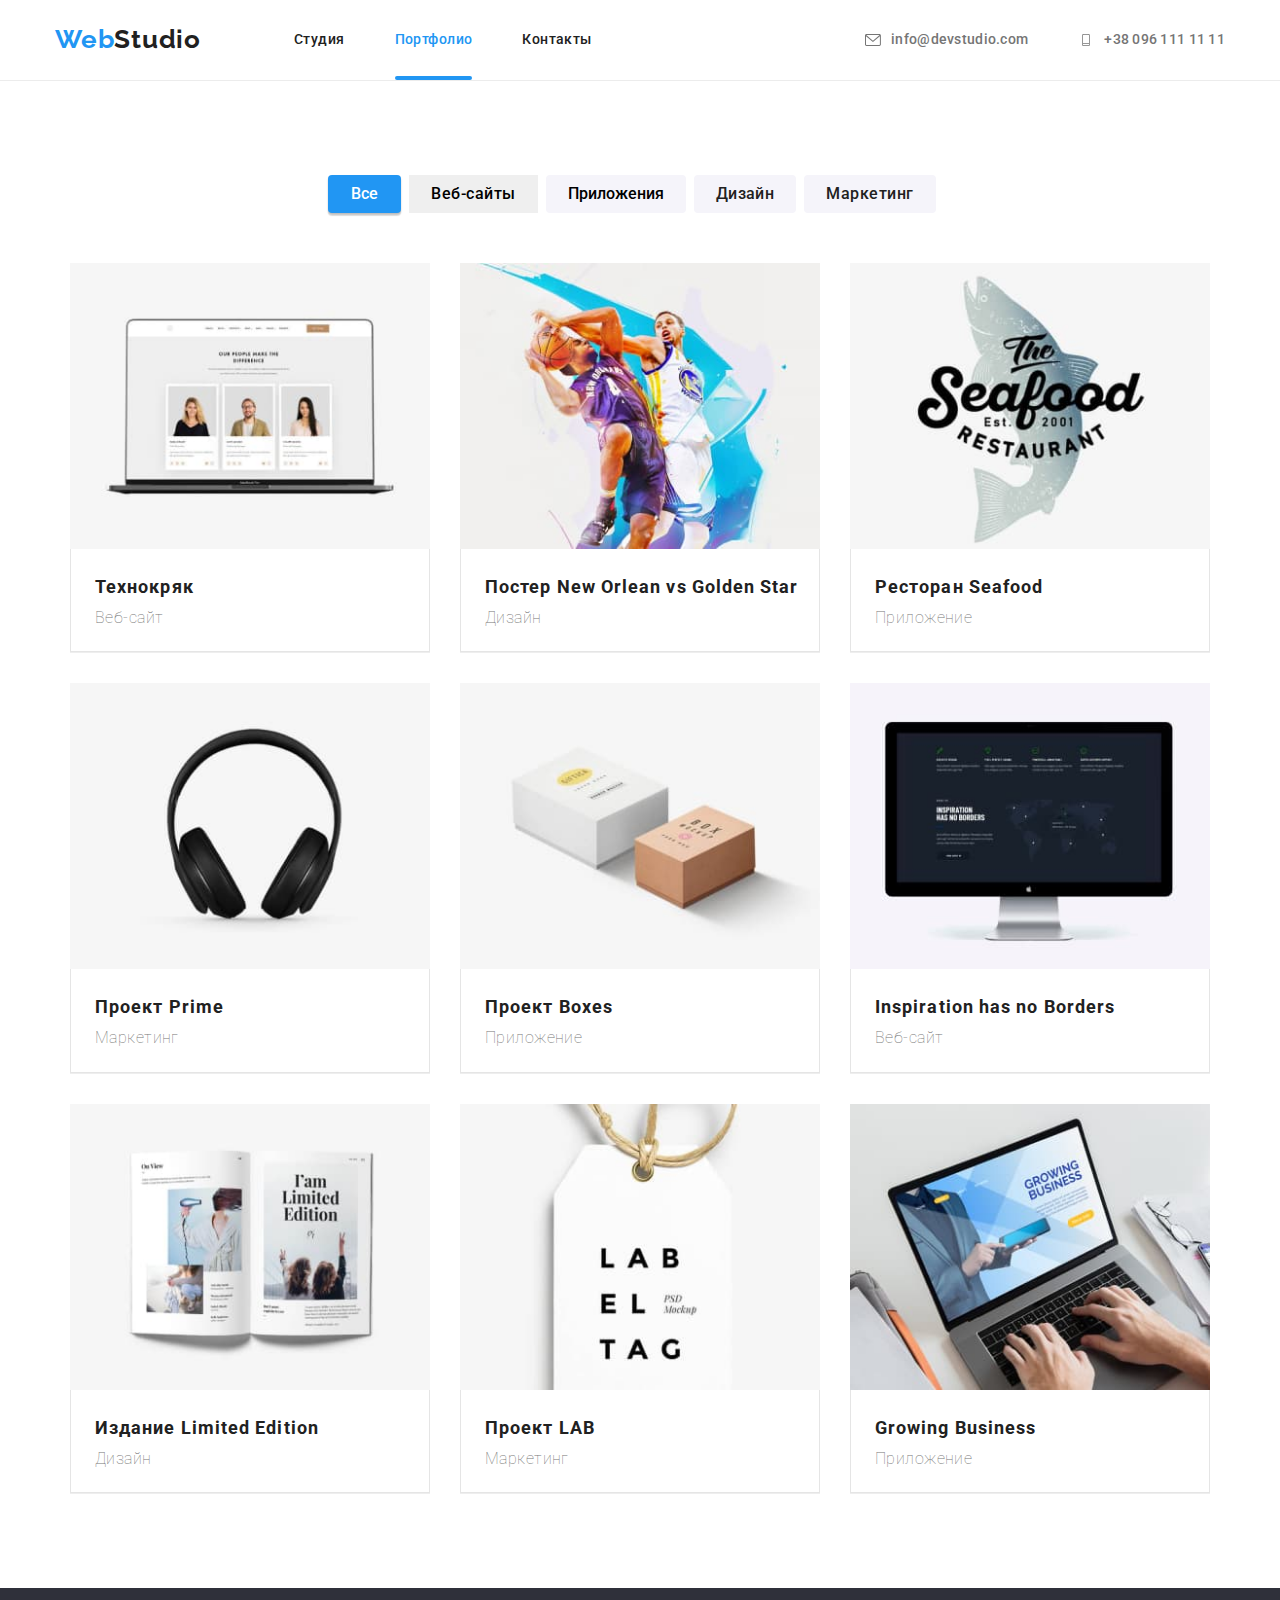
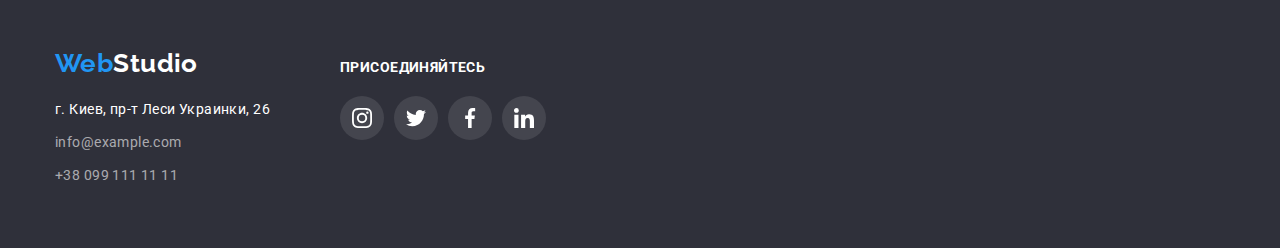
==== commit 118d119c: "Работа" ====
--- a/portfolio.html
+++ b/portfolio.html
@@ -25,8 +25,8 @@
             <nav class="navilist">
                 <a class="logo" href="index.html"><span>Web</span>Studio</a>
                 <ul class="list-a">
-                    <li class="list"><a class="current header-link" href="index.html">Студия</a></li>
-                    <li class="list"><a class="header-link" href="portfolio.html">Портфолио</a></li>
+                    <li class="list"><a class="header-link" href="index.html">Студия</a></li>
+                    <li class="list"><a class="current header-link" href="portfolio.html">Портфолио</a></li>
                     <li class="list"><a class="header-link" href="contakt">Контакты</a></li>
                 </ul>
             </nav>
@@ -69,11 +69,14 @@
 
         <ul class="portfolio-projekt card-set">
                 <li class="team-it card-set-items">
-                    
-                    <a class="picture" href=""><img src="./imeges/imeges1/proekt1.jpg" alt="Екран ноутбука" width="370" height="294">
+                    <a class="picture" href="">
+                        <div class="thumb">
+                            <img class="imeges" src="./imeges/imeges1/proekt1.jpg" alt="Екран ноутбука" width="370" height="294">
                     <div class="portfolio-overlay">
                         <p class="portfolio-desc">Ресурс предлагает комплексные предложения с разным уровнем функционала и сервисов. Все это позволит посетителю получить
                         исчерпывающие сведения о компании или частном лице.</p>
+                        </div>
+                        
                     
                     </div>
                         <div class="team-card">
@@ -84,13 +87,16 @@
                 </li>
                 <li class="team-it card-set-items">
                     <a class="picture" href="">
-                        <img src="./imeges/imeges1/proekt2.jpg" alt="Игра в мяч" width="370" height="294">
-                        <div class="portfolio-overlay">
-                            <p class="portfolio-desc">Ресурс предлагает комплексные предложения с разным уровнем функционала и сервисов. Все это
-                                позволит посетителю получить
-                                исчерпывающие сведения о компании или частном лице.</p>
-                        
-                        </div>
+                        <div class="thumb">
+                            <img class="imeges" src="./imeges/imeges1/proekt2.jpg" alt="Игра в мяч" width="370" height="294">
+                        <div class="portfolio-overlay">
+                            <p class="portfolio-desc">Ресурс предлагает комплексные предложения с разным уровнем функционала и сервисов. Все это
+                                позволит посетителю получить
+                                исчерпывающие сведения о компании или частном лице.</p>
+                        
+                        </div>
+                        </div>
+                        
                     <div class="team-card">
                         <h2 class="portfolio-title" lang="en">Постер New Orlean vs Golden Star</h2>
                         <p class="teksting">Дизайн</p>
@@ -99,11 +105,14 @@
                 </li>
                 <li class="team-it card-set-items">
                     <a class="picture" href="">
-                        <img src="./imeges/imeges1/proekt3.jpg" alt="Реклама" width="370" height="294">
-                        <div class="portfolio-overlay">
-                            <p class="portfolio-desc">Ресурс предлагает комплексные предложения с разным уровнем функционала и сервисов. Все это
-                                позволит посетителю получить
-                                исчерпывающие сведения о компании или частном лице.</p>
+                        <div class="thumb">
+                            <img class="imeges" src="./imeges/imeges1/proekt3.jpg" alt="Реклама" width="370" height="294">
+                        <div class="portfolio-overlay">
+                            <p class="portfolio-desc">Ресурс предлагает комплексные предложения с разным уровнем функционала и сервисов. Все это
+                                позволит посетителю получить
+                                исчерпывающие сведения о компании или частном лице.</p>
+                        </div>
+                        
                         
                         </div>
                     <div class="team-card">
@@ -114,13 +123,16 @@
                 </li>
                 <li class="team-it card-set-items">
                     <a class="picture" href="">
-                        <img src="./imeges/imeges1/proekt4.jpg" alt="Наушники" width="370" height="294">
-                        <div class="portfolio-overlay">
-                            <p class="portfolio-desc">Ресурс предлагает комплексные предложения с разным уровнем функционала и сервисов. Все это
-                                позволит посетителю получить
-                                исчерпывающие сведения о компании или частном лице.</p>
-                        
-                        </div>
+                        <div class="thumb">
+                            <img class="imeges" src="./imeges/imeges1/proekt4.jpg" alt="Наушники" width="370" height="294">
+                        <div class="portfolio-overlay">
+                            <p class="portfolio-desc">Ресурс предлагает комплексные предложения с разным уровнем функционала и сервисов. Все это
+                                позволит посетителю получить
+                                исчерпывающие сведения о компании или частном лице.</p>
+                        
+                        </div>
+                        </div>
+                        
                     <div class="team-card">
                         <h2 class="portfolio-title" lang="en">Проект Prime</h2>
                         <p class="teksting">Маркетинг</p>
@@ -129,13 +141,16 @@
                 </li>
                 <li class="team-it card-set-items">
                     <a class="picture" href="">
-                        <img src="./imeges/imeges1/proekt5.jpg" alt="Коробки" width="370" height="294">
-                        <div class="portfolio-overlay">
-                            <p class="portfolio-desc">Ресурс предлагает комплексные предложения с разным уровнем функционала и сервисов. Все это
-                                позволит посетителю получить
-                                исчерпывающие сведения о компании или частном лице.</p>
-                        
-                        </div>
+                        <div class="thumb">
+                        <img class="imeges" src="./imeges/imeges1/proekt5.jpg" alt="Коробки" width="370" height="294">
+                        <div class="portfolio-overlay">
+                            <p class="portfolio-desc">Ресурс предлагает комплексные предложения с разным уровнем функционала и сервисов. Все это
+                                позволит посетителю получить
+                                исчерпывающие сведения о компании или частном лице.</p>
+                        
+                        </div>
+                        </div>
+                        
                     <div class="team-card">
                         <h2 class="portfolio-title" lang="en">Проект Boxes</h2>
                         <p class="teksting">Приложение</p>
@@ -144,13 +159,16 @@
                 </li>
                 <li class="team-it card-set-items">
                     <a class="picture" href="">
-                        <img src="./imeges/imeges1/proekt6.jpg" alt="Монитор" width="370" height="294">
-                        <div class="portfolio-overlay">
-                            <p class="portfolio-desc">Ресурс предлагает комплексные предложения с разным уровнем функционала и сервисов. Все это
-                                позволит посетителю получить
-                                исчерпывающие сведения о компании или частном лице.</p>
-                        
-                        </div>
+                        <div class="thumb">
+                            <img class="imeges" src="./imeges/imeges1/proekt6.jpg" alt="Монитор" width="370" height="294">
+                        <div class="portfolio-overlay">
+                            <p class="portfolio-desc">Ресурс предлагает комплексные предложения с разным уровнем функционала и сервисов. Все это
+                                позволит посетителю получить
+                                исчерпывающие сведения о компании или частном лице.</p>
+                        
+                        </div>
+                        </div>
+                        
                     <div class="team-card">
                         <h2 class="portfolio-title" lang="en">Inspiration has no Borders</h2>
                         <p class="teksting">Веб-сайт</p>
@@ -159,13 +177,16 @@
                 </li>
                 <li class="team-it card-set-items">
                     <a class="picture" href="">
-                        <img src="./imeges/imeges1/proekt7.jpg" alt="Книга" width="370" height="294">
-                        <div class="portfolio-overlay">
-                            <p class="portfolio-desc">Ресурс предлагает комплексные предложения с разным уровнем функционала и сервисов. Все это
-                                позволит посетителю получить
-                                исчерпывающие сведения о компании или частном лице.</p>
-                        
-                        </div>
+                        <div class="thumb">
+                            <img class="imeges" src="./imeges/imeges1/proekt7.jpg" alt="Книга" width="370" height="294">
+                        <div class="portfolio-overlay">
+                            <p class="portfolio-desc">Ресурс предлагает комплексные предложения с разным уровнем функционала и сервисов. Все это
+                                позволит посетителю получить
+                                исчерпывающие сведения о компании или частном лице.</p>
+                        
+                        </div>
+                        </div>
+                        
                     <div class="team-card">
                         <h2 class="portfolio-title" lang="en">Издание Limited Edition</h2>
                         <p class="teksting">Дизайн</p>
@@ -174,13 +195,16 @@
                 </li>
                 <li class="team-it card-set-items">
                     <a class="picture" href="">
-                        <img src="./imeges/imeges1/proekt8.jpg" alt="Бирка" width="370" height="294">
-                        <div class="portfolio-overlay">
-                            <p class="portfolio-desc">Ресурс предлагает комплексные предложения с разным уровнем функционала и сервисов. Все это
-                                позволит посетителю получить
-                                исчерпывающие сведения о компании или частном лице.</p>
-                        
-                        </div>
+                        <div class="thumb">
+                            <img class="imeges" src="./imeges/imeges1/proekt8.jpg" alt="Бирка" width="370" height="294">
+                        <div class="portfolio-overlay">
+                            <p class="portfolio-desc">Ресурс предлагает комплексные предложения с разным уровнем функционала и сервисов. Все это
+                                позволит посетителю получить
+                                исчерпывающие сведения о компании или частном лице.</p>
+                        
+                        </div>
+                        </div>
+                        
                     <div class="team-card">
                         <h2 class="portfolio-title" lang="en">Проект LAB</h2>
                         <p class="teksting">Маркетинг</p>
@@ -189,13 +213,16 @@
                 </li>
                 <li class="team-it card-set-items">
                     <a class="picture" href="">
-                        <img src="./imeges/imeges1/proekt9.jpg" alt="Ноутбук" width="370" height="294">
-                        <div class="portfolio-overlay">
-                            <p class="portfolio-desc">Ресурс предлагает комплексные предложения с разным уровнем функционала и сервисов. Все это
-                                позволит посетителю получить
-                                исчерпывающие сведения о компании или частном лице.</p>
-                        
-                        </div>
+                        <div class="thumb">
+                            <img class="imeges" src="./imeges/imeges1/proekt9.jpg" alt="Ноутбук" width="370" height="294">
+                        <div class="portfolio-overlay">
+                            <p class="portfolio-desc">Ресурс предлагает комплексные предложения с разным уровнем функционала и сервисов. Все это
+                                позволит посетителю получить
+                                исчерпывающие сведения о компании или частном лице.</p>
+                        
+                        </div>
+                        </div>
+                        
                     <div class="team-card">
                         <h2 class="portfolio-title" lang="en">Growing Business</h2>
                         <p class="teksting">Приложение</p>
--- a/CSS/styles.css
+++ b/CSS/styles.css
@@ -19,7 +19,7 @@
     --items:3;
     --indent:30px;
     --anim-fast:250ms;
-    --cubik:cubik-bezier (0.4, 0, 0.2, 1);
+    --cubik: cubik-bezier (0.4, 0, 0.2, 1);
 }
 
 body {
@@ -69,6 +69,10 @@
     font-style: inherit;
 }
 
+.no-scroll{
+    overflow: hidden;
+}
+
 
 .container{
 width: 1200px;
@@ -94,48 +98,71 @@
 
 }
 
+/* Modal window */
+
 .backdrop{
-    /* position: fixed; */
-    /* top: 0;
-    left: 0; */
-    width: 100%;
-    height: 100%;
-    background-color: var(--white);
-    /* background-color: rgba(255, 255, 255, 0.1); */
+    position: fixed;
+    top: 0;
+    left: 0;
+    min-width: 100%;
+    height: 1026px;
+    background-color: rgba(0, 0, 0, 0.2);
+
+    transition: var(--anim-fast), cubic-bezier(0.4, 0, 0.2, 1), visibility var(--anim-fast);
     opacity: 1;
     visibility: visible;
-    
-}
+    pointer-events: initial;
+    
+    z-index: 100;
+}
+
 .backdrop.is-hidden{
+    opacity: 0;
     visibility: hidden;
-    opacity: 0;
     pointer-events: none;
 }
-.backdrop.is-hidden .modal {
-    transform: translate(-50%, -50%) scale(0.7);
-}
 .modal{
+    position: absolute;
+    top: 50%;
+    left: 50%;
+    transform: translate(-50%, -50%);
+
     width: 528px;
-    height: 581px; ;
-}
-.icon-close{
-
-    top: 235;
-    left: 1032;
-}
-.picture{
-    position: relative;
-    overflow: hidden;
-
-}
-.team-it:hover .portfolio-overlay{
-transform: translateY(0);
-}
-
+    height: 581px;
+background-color: var(--white);
+border-radius: 4px;
+
+}
+.modal-close-button{
+    position: absolute;
+    top: 0;
+    right: 0;
+border-radius: 50%;
+background-color: var(--white);
+width: 30px;
+height: 30px;
+border: 4px;
+
+border: 1px solid rgba(0, 0, 0, 0.1);
+margin-top: 8px;
+margin-right: 8px;
+display: flex;
+align-items: center;
+justify-content: center;
+cursor: pointer;
+}
+
+
+
+
+
+.portfolio-overlay{
+    backdrop-filter:blur(5px) ;
+    background-color: var(--blue);
+
+}
 .portfolio-overlay{
     padding: 15px;
-    backdrop-filter: blur(3px);
-    background-color:rgba(33, 150, 243, 0.9); ;
     display: flex;
     align-items: center;
     justify-content: center;
@@ -143,27 +170,28 @@
     top: 0;
     left: 0;
     width: 100%;
-    height: 100%; 
-transition: transform var(--anim-fast);
-
-    transform: translateY(100%);
-
-
+    height: 100%;
+transform: translateY(100%);
+transition: transform var(--anim-fast),
+    cubic-bezier(0.4, 0, 0.2, 1);
+}
+.thumb{
+    position: relative;
+    overflow: hidden;
 }
 .portfolio-desc{
-    /* position: absolute; */
-    font-family: "Roboto";
-    font-style: normal;
-    font-weight: 400;
+    
     font-size: 18px;
     line-height: 1.55;
-    letter-spacing: 0.03em;
     color: var(--white);
     margin-left: 24px;
     margin-right: 24px;
     
-}
-
+} 
+
+.team-it:hover .portfolio-overlay{
+transform: translateY(0);
+}
 
 
 
@@ -242,8 +270,15 @@
 }
 .sicial-media-icon{
     fill: currentColor;
-}
-
+    
+}
+.sicial-media-icon{
+    transition-property: color,
+        cubic-bezier(0.4, 0, 0.2, 1), background-color;
+        transition-duration: var(--anim-fast);
+        transition-timing-function: ease-in-out;
+
+}
 
 
 .sicial-media-linc{
@@ -254,20 +289,27 @@
     height: 44px;
     color: var(--grey-blue);
     border-radius: 50%;
-
-    /* transition-property: color;
-    transition-duration: var(--anim-fast);
-    transition-timing-function: ease-in-out; */
-    
-transition: color,background-color, 250ms, ease-in-out;
+    
+transition: color, background-color, 250ms,
+    cubic-bezier(0.4, 0, 0.2, 1), ease-in-out;
 
 }
 .sicial-media-linc:hover,
 .sicial-media-linc:focus{
     background-color: var(--blue);
 }
+.sicial-media-linc{
+    transition-property: color, background-color,
+        cubic-bezier(0.4, 0, 0.2, 1);
+        transition-duration: var(--anim-fast);
+        transition-timing-function: ease-in-out;
+}
 .client-list{
-    transition: color, border-color, 250ms, ease-in-out;
+    
+transition-property: color, border-color,
+    cubic-bezier(0.4, 0, 0.2, 1);
+    transition-duration: var(--anim-fast);
+    transition-timing-function: ease-in-out;
 
     box-sizing: border-box;
     border: 1px solid var(--grey-blue);
@@ -317,7 +359,11 @@
     justify-content: center;
     align-items: center;
 
-    transition: color, border-color, 250ms, ease-in-out;
+    transition-property: color, border-color,
+        cubic-bezier(0.4, 0, 0.2, 1);
+        transition-duration: var(--anim-fast);
+        transition-timing-function: ease-in-out;
+    
 }
 
 
@@ -341,7 +387,10 @@
 .footer-media-icon{
     fill: var(--white);
 
-    transition: color, 250ms, ease-in-out;
+    transition-property: color, background-color,
+        cubic-bezier(0.4, 0, 0.2, 1);
+        transition-duration: var(--anim-fast);
+        transition-timing-function: ease-in-out;
     
 }
 .footer-sicial{
@@ -354,7 +403,10 @@
         height: 44px;
         background-color: rgba(255, 255, 255, 0.1);
 
-        transition: color, background-color, 250ms, ease-in-out;
+        transition-property: color, border-color,
+            cubic-bezier(0.4, 0, 0.2, 1), background-color;
+            transition-duration: var(--anim-fast);
+            transition-timing-function: ease-in-out;
 }
 .footer-sicial:hover,
 .footer-sicial:focus{
@@ -421,8 +473,29 @@
 
 .list-a{
     display: flex;
-    
-}
+    align-items: center;
+}
+.list{
+    position: relative;
+}
+
+/* .current.header-link::before */
+.current.header-link::after{
+    content: '';
+    position: absolute;
+    bottom: 0;
+    left: 0;
+transform: translateY(32px);
+    width: 100%;
+    height: 4px;
+    
+    
+    display: inline-block;
+    background-color: var(--blue);
+    border-radius: 2px;
+}
+
+
 
 
 .ul{
@@ -458,8 +531,11 @@
     display:inline-block;
     align-items: center;
     color: var(--black-text);
-
-    transition: color, 250ms, ease-in-out;
+transition-property: color,
+    cubic-bezier(0.4, 0, 0.2, 1);
+    transition-duration: var(--anim-fast);
+    transition-timing-function: ease-in-out;
+    
 }
 
 .header-link:last-child {
@@ -479,8 +555,11 @@
     align-items: center;
     /* info@devstudio.com */
     color: var(--grey-text);
-
-    transition: color, 250ms, ease-in-out;
+transition-property: color,
+    cubic-bezier(0.4, 0, 0.2, 1);
+    transition-duration: var(--anim-fast);
+    transition-timing-function: ease-in-out;
+    
 }
 
 .contact-link:hover,
@@ -543,6 +622,7 @@
     color: var(--blue);
 
 }
+
 
 .header {
     padding-top: 24px;
@@ -656,7 +736,7 @@
     height: 50px;
     justify-content: center;
     margin-top: 30px;
-
+cursor: pointer;
     text-align: center;
     font-family: "Roboto";
     font-style: normal;
@@ -669,7 +749,10 @@
     background-color: var(--blue);
     color: var(--white);
 
-transition: color, background-color, 250ms, ease-in-out;
+transition-property: color, background-color,
+    cubic-bezier(0.4, 0, 0.2, 1);
+    transition-duration: var(--anim-fast);
+    transition-timing-function: ease-in-out;
 }
 
 .portfolio-button {
@@ -687,8 +770,12 @@
     font-size: 16px;
     line-height: 1.6;
     color: var(--white);
-
-    transition: color, 250ms, ease-in-out;
+cursor: pointer;
+    transition-property: color,
+        cubic-bezier(0.4, 0, 0.2, 1);
+        transition-duration: var(--anim-fast);
+        transition-timing-function: ease-in-out;
+    
 }
 
 
@@ -761,7 +848,11 @@
     border: 0px;
     padding: 6px 22px;
 margin-right: 8px;
-transition: color, background-color, box-shadow, border-radius, 250ms, ease-in-out;
+transition-property: color, box-shadow, border-radius,
+    cubic-bezier(0.4, 0, 0.2, 1) ;
+    transition-duration: var(--anim-fast);
+    transition-timing-function: ease-in-out;
+cursor: pointer;
 }
 
 .button-list-a {
@@ -776,8 +867,12 @@
     padding: 6px 22px;
     margin-right: 8px;
     background: var(--grey-bg);
-
-    transition: color, background-color, box-shadow, border-radius, 250ms, ease-in-out;
+transition-property: color, box-shadow, border-radius,
+    cubic-bezier(0.4, 0, 0.2, 1) ;
+    transition-duration: var(--anim-fast);
+    transition-timing-function: ease-in-out;
+    cursor: pointer;
+    
 }
 
 .button-list-b {
@@ -794,8 +889,11 @@
     color: var(--black-text);
     padding: 6px 22px;
     margin-right: 8px;
-
-    transition: color, background-color, box-shadow, border-radius, 250ms, ease-in-out;
+transition-property: color, box-shadow, border-radius,
+    cubic-bezier(0.4, 0, 0.2, 1) ;
+    transition-duration: var(--anim-fast);
+    transition-timing-function: ease-in-out;
+    cursor: pointer;
 }
 
 .button-list-c {
@@ -813,8 +911,11 @@
     line-height: 1.6;
     letter-spacing: 0.03em;
     color: var(--black-text);
-
-    transition: color, background-color, box-shadow, border-radius, 250ms, ease-in-out;
+cursor: pointer;
+    transition-property: color, box-shadow, background-color,
+        cubic-bezier(0.4, 0, 0.2, 1), border-radius;
+        transition-duration: var(--anim-fast);
+        transition-timing-function: ease-in-out;
 }
 
 
@@ -842,7 +943,10 @@
     background: var(--white);
     border-bottom: 1px solid var(--crem);
     
-    transition: color, background, box-shadow, 250ms, ease-in-out;
+    transition-property: color, box-shadow, background-color,
+        cubic-bezier(0.4, 0, 0.2, 1) ;
+        transition-duration: var(--anim-fast);
+        transition-timing-function: ease-in-out;
 }
 .picture:hover,
 .picture:focus{
